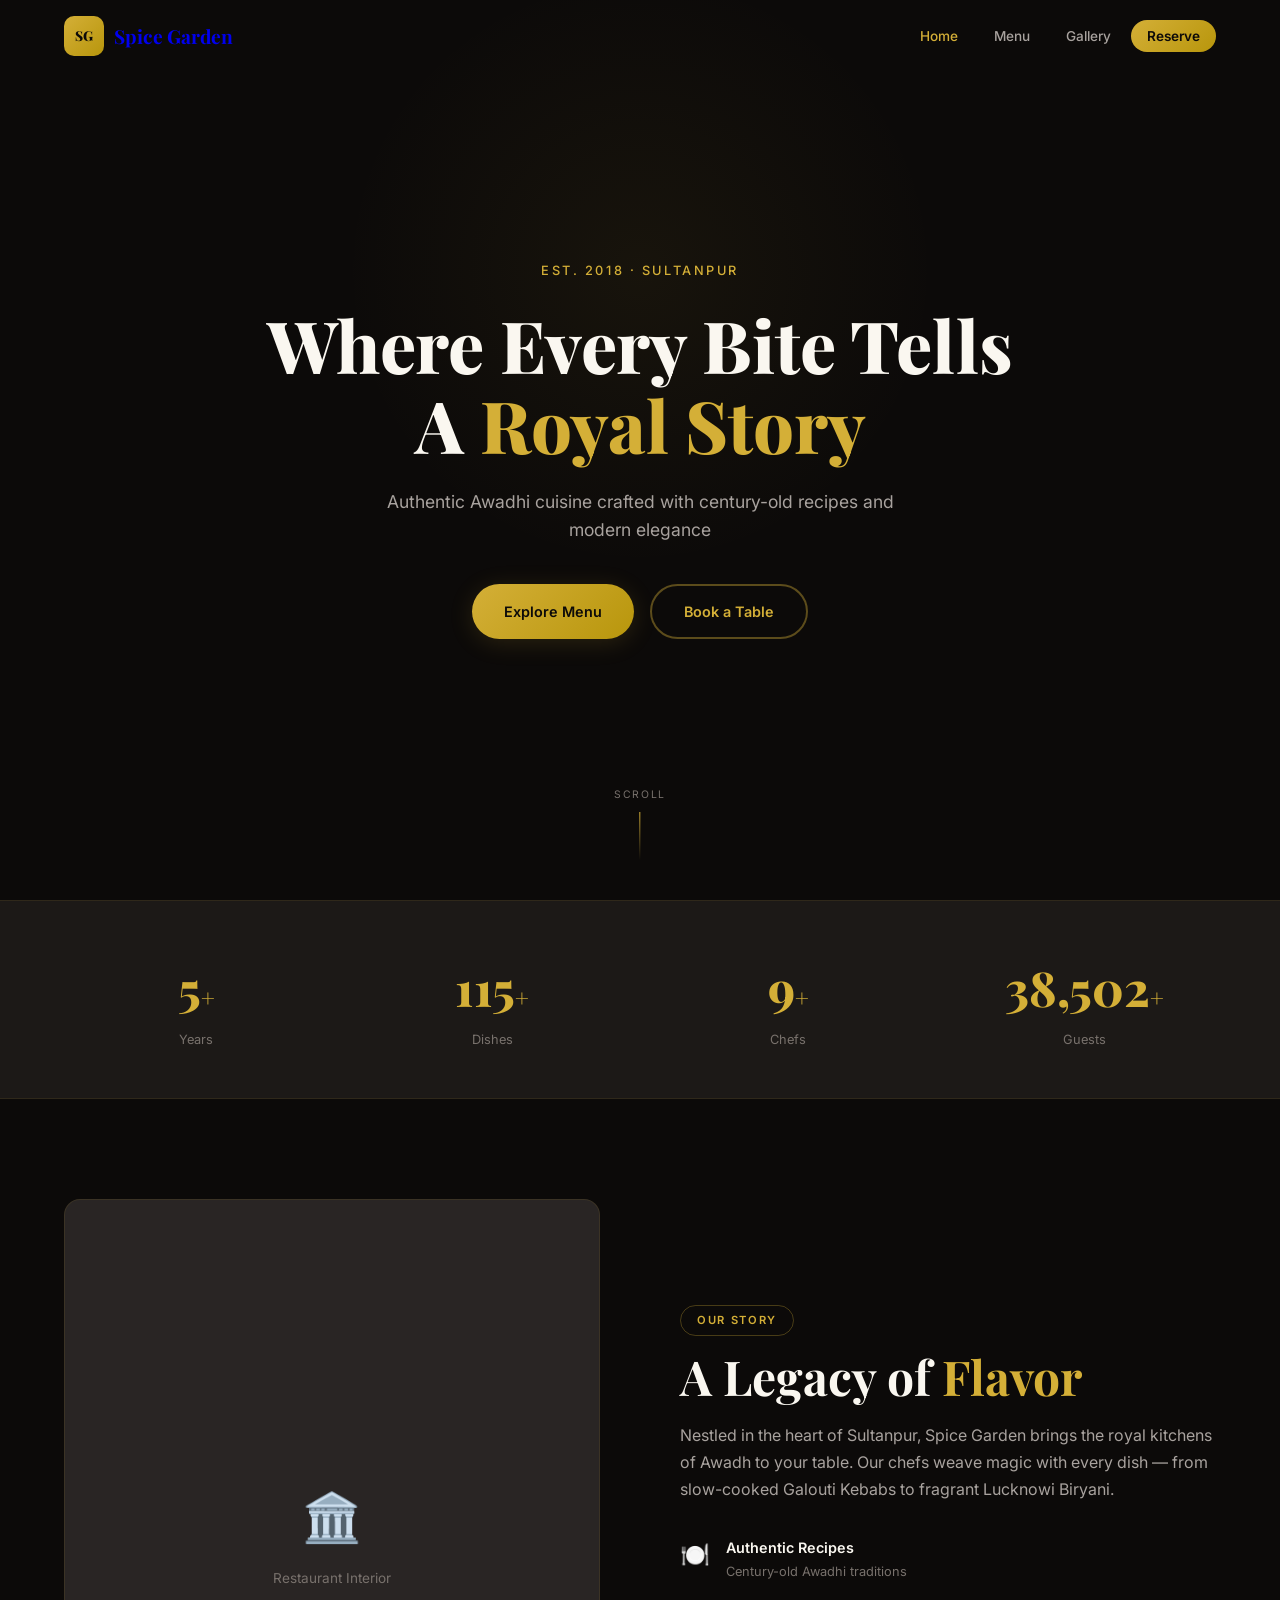
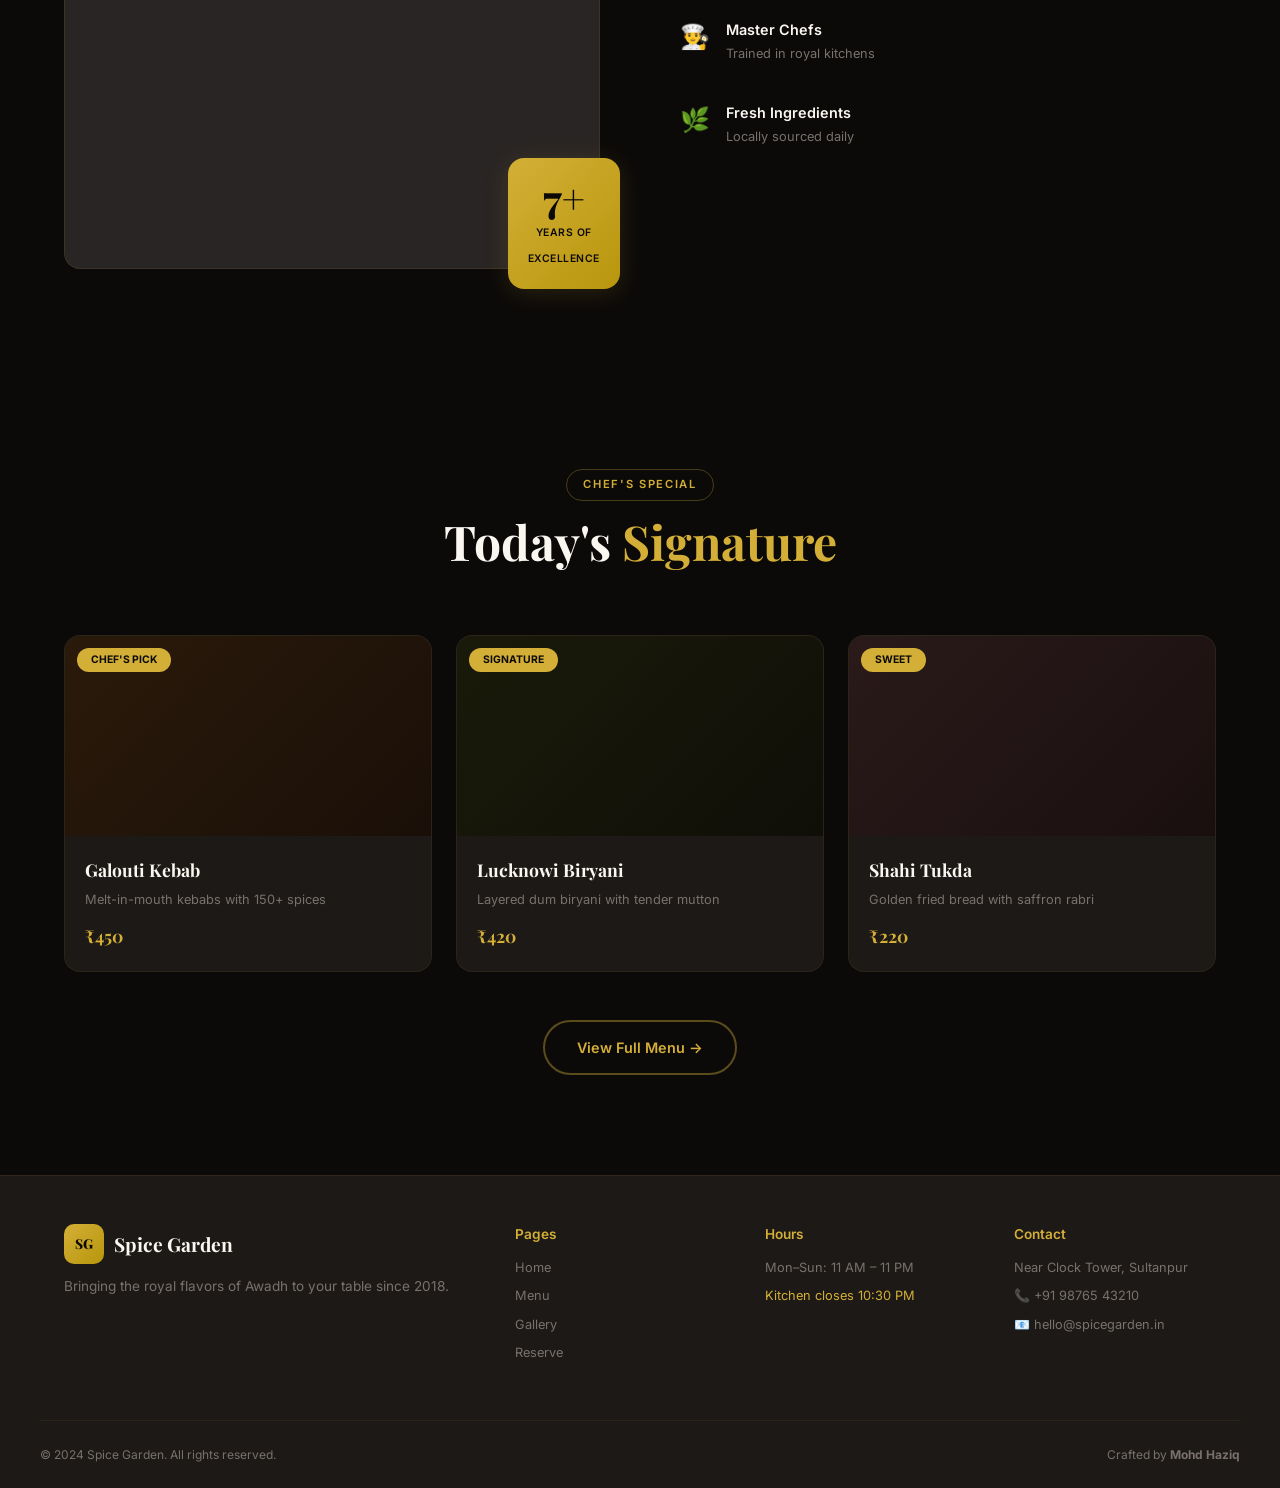
==== index.html @ 8be88bc4 "feat: complete multi-page Spice Garden with gold sidebar - 4 pages: Home, Menu, Gallery, Reservation" ====
<!DOCTYPE html>
<html lang="en">
<head>
  <meta charset="UTF-8" />
  <meta name="viewport" content="width=device-width, initial-scale=1.0" />
  <title>Spice Garden — Royal Awadhi Dining</title>
  <meta name="description" content="Experience the finest Awadhi cuisine at Spice Garden. Royal dining, legendary flavors, unforgettable moments." />
  <link rel="stylesheet" href="css/style.css" />
  <link href="https://fonts.googleapis.com/css2?family=Playfair+Display:wght@400;600;700;800&family=Inter:wght@300;400;500;600;700&display=swap" rel="stylesheet" />
</head>
<body>
  <!-- Sidebar Overlay -->
  <div class="sidebar-overlay" id="sidebarOverlay"></div>
  <!-- Sidebar -->
  <aside class="sidebar" id="sidebar">
    <div class="sidebar-header">
      <div class="sidebar-logo">SG</div>
      <span>Spice Garden</span>
      <button class="sidebar-close" id="sidebarClose" aria-label="Close menu">✕</button>
    </div>
    <nav class="sidebar-nav">
      <a href="index.html" class="sidebar-link active"><span class="s-icon">🏠</span>Home</a>
      <div class="sidebar-divider"></div>
      <a href="pages/menu.html" class="sidebar-link"><span class="s-icon">🍽️</span>Our Menu</a>
      <div class="sidebar-divider"></div>
      <a href="pages/gallery.html" class="sidebar-link"><span class="s-icon">🖼️</span>Gallery</a>
      <div class="sidebar-divider"></div>
      <a href="pages/reservation.html" class="sidebar-link"><span class="s-icon">📅</span>Reservation</a>
    </nav>
    <div class="sidebar-footer">
      <p class="sidebar-hours">🕐 Open Daily 11 AM – 11 PM</p>
      <a href="pages/reservation.html" class="sidebar-cta">Reserve a Table</a>
    </div>
  </aside>

  <!-- Navbar -->
  <nav class="navbar" id="navbar">
    <div class="nav-container">
      <a href="index.html" class="nav-brand"><span class="brand-icon">SG</span><span class="brand-text">Spice Garden</span></a>
      <ul class="nav-links" id="navLinks">
        <li><a href="index.html" class="nav-link active">Home</a></li>
        <li><a href="pages/menu.html" class="nav-link">Menu</a></li>
        <li><a href="pages/gallery.html" class="nav-link">Gallery</a></li>
        <li><a href="pages/reservation.html" class="nav-link nav-cta">Reserve</a></li>
      </ul>
      <button class="hamburger" id="hamburger" aria-label="Open menu">
        <span class="ham-line ham-top"></span>
        <span class="ham-diamond">◆</span>
        <span class="ham-line ham-bottom"></span>
      </button>
    </div>
  </nav>

  <!-- Hero -->
  <section class="hero">
    <div class="hero-bg-pattern"></div>
    <div class="hero-glow"></div>
    <div class="container hero-content">
      <p class="hero-tag" data-reveal>Est. 2018 · Sultanpur</p>
      <h1 class="hero-title" data-reveal data-delay="200">Where Every Bite Tells<br/>A <span class="gold">Royal Story</span></h1>
      <p class="hero-desc" data-reveal data-delay="400">Authentic Awadhi cuisine crafted with century-old recipes and modern elegance</p>
      <div class="hero-actions" data-reveal data-delay="600">
        <a href="pages/menu.html" class="btn btn-primary">Explore Menu</a>
        <a href="pages/reservation.html" class="btn btn-outline">Book a Table</a>
      </div>
    </div>
    <div class="hero-scroll-indicator"><span>Scroll</span><div class="scroll-line"></div></div>
  </section>

  <!-- Stats -->
  <section class="stats-bar">
    <div class="container stats-grid">
      <div class="stat" data-reveal><span class="stat-num" data-count="7">0</span><span class="stat-plus">+</span><span class="stat-label">Years</span></div>
      <div class="stat" data-reveal data-delay="100"><span class="stat-num" data-count="150">0</span><span class="stat-plus">+</span><span class="stat-label">Dishes</span></div>
      <div class="stat" data-reveal data-delay="200"><span class="stat-num" data-count="12">0</span><span class="stat-plus">+</span><span class="stat-label">Chefs</span></div>
      <div class="stat" data-reveal data-delay="300"><span class="stat-num" data-count="50000">0</span><span class="stat-plus">+</span><span class="stat-label">Guests</span></div>
    </div>
  </section>

  <!-- About Preview -->
  <section class="about-preview section">
    <div class="container about-grid">
      <div class="about-visual" data-reveal="left">
        <div class="about-img-placeholder">
          <div class="placeholder-content"><span>🏛️</span><p>Restaurant Interior</p></div>
        </div>
        <div class="about-badge"><span class="badge-num">7+</span><span class="badge-txt">Years of<br/>Excellence</span></div>
      </div>
      <div class="about-content" data-reveal="right">
        <span class="section-tag">Our Story</span>
        <h2 class="section-title">A Legacy of <span class="gold">Flavor</span></h2>
        <p>Nestled in the heart of Sultanpur, Spice Garden brings the royal kitchens of Awadh to your table. Our chefs weave magic with every dish — from slow-cooked Galouti Kebabs to fragrant Lucknowi Biryani.</p>
        <div class="about-features">
          <div class="feature"><span>🍽️</span><div><h4>Authentic Recipes</h4><p>Century-old Awadhi traditions</p></div></div>
          <div class="feature"><span>👨‍🍳</span><div><h4>Master Chefs</h4><p>Trained in royal kitchens</p></div></div>
          <div class="feature"><span>🌿</span><div><h4>Fresh Ingredients</h4><p>Locally sourced daily</p></div></div>
        </div>
      </div>
    </div>
  </section>

  <!-- Featured Dishes -->
  <section class="featured section">
    <div class="container">
      <div class="section-header" data-reveal><span class="section-tag">Chef's Special</span><h2 class="section-title">Today's <span class="gold">Signature</span></h2></div>
      <div class="dish-grid">
        <div class="dish-card" data-reveal>
          <div class="dish-img bg-kebab"><span class="dish-badge">Chef's Pick</span></div>
          <div class="dish-body"><h3>Galouti Kebab</h3><p>Melt-in-mouth kebabs with 150+ spices</p><span class="dish-price">₹450</span></div>
        </div>
        <div class="dish-card" data-reveal data-delay="100">
          <div class="dish-img bg-biryani"><span class="dish-badge">Signature</span></div>
          <div class="dish-body"><h3>Lucknowi Biryani</h3><p>Layered dum biryani with tender mutton</p><span class="dish-price">₹420</span></div>
        </div>
        <div class="dish-card" data-reveal data-delay="200">
          <div class="dish-img bg-dessert"><span class="dish-badge">Sweet</span></div>
          <div class="dish-body"><h3>Shahi Tukda</h3><p>Golden fried bread with saffron rabri</p><span class="dish-price">₹220</span></div>
        </div>
      </div>
      <div class="section-cta" data-reveal><a href="pages/menu.html" class="btn btn-outline">View Full Menu →</a></div>
    </div>
  </section>

  <!-- Footer -->
  <footer class="footer">
    <div class="container footer-grid">
      <div class="footer-brand"><div class="nav-brand"><span class="brand-icon">SG</span><span class="brand-text">Spice Garden</span></div><p>Bringing the royal flavors of Awadh to your table since 2018.</p></div>
      <div class="footer-col"><h4>Pages</h4><a href="index.html">Home</a><a href="pages/menu.html">Menu</a><a href="pages/gallery.html">Gallery</a><a href="pages/reservation.html">Reserve</a></div>
      <div class="footer-col"><h4>Hours</h4><p>Mon–Sun: 11 AM – 11 PM</p><p class="gold-text">Kitchen closes 10:30 PM</p></div>
      <div class="footer-col"><h4>Contact</h4><p>Near Clock Tower, Sultanpur</p><p>📞 +91 98765 43210</p><p>📧 hello@spicegarden.in</p></div>
    </div>
    <div class="container footer-bottom"><p>© 2024 Spice Garden. All rights reserved.</p><p>Crafted by <strong>Mohd Haziq</strong></p></div>
  </footer>

  <button class="back-to-top" id="backToTop" aria-label="Back to top">↑</button>
  <script src="js/main.js"></script>
</body>
</html>
---- css/style.css ----
/* Spice Garden — Royal Awadhi Restaurant | Gold & Black Luxury */
*,*::before,*::after{margin:0;padding:0;box-sizing:border-box}
:root{--gold:#d4af37;--gold-light:#f0d878;--gold-dark:#b8960c;--black:#0c0a09;--black-l:#1c1917;--black-m:#292524;--cream:#faf7f0;--txt:#faf7f0;--txt2:#a8a29e;--txt3:#78716c;--ff:'Playfair Display',Georgia,serif;--fb:'Inter',system-ui,sans-serif;--tr:0.3s cubic-bezier(0.4,0,0.2,1)}
html{scroll-behavior:smooth}
body{font-family:var(--fb);background:var(--black);color:var(--txt);line-height:1.6;overflow-x:hidden}
.gold{color:var(--gold)}
.container{max-width:1200px;margin:0 auto;padding:0 24px}
.section{padding:100px 0}
.section-header{text-align:center;margin-bottom:64px}
.section-tag{display:inline-block;font-size:.7rem;font-weight:600;letter-spacing:.15em;text-transform:uppercase;color:var(--gold);margin-bottom:12px;padding:6px 16px;border:1px solid rgba(212,175,55,.3);border-radius:100px}
.section-title{font-family:var(--ff);font-size:clamp(2rem,4vw,3rem);font-weight:700;line-height:1.2;margin-bottom:16px}
.section-cta{text-align:center;margin-top:48px}

/* Buttons */
.btn{display:inline-flex;align-items:center;justify-content:center;gap:8px;padding:14px 32px;border-radius:100px;font-family:var(--fb);font-size:.9rem;font-weight:600;cursor:pointer;transition:var(--tr);text-decoration:none;border:none}
.btn-primary{background:linear-gradient(135deg,var(--gold),var(--gold-dark));color:var(--black);box-shadow:0 4px 24px rgba(212,175,55,.15)}
.btn-primary:hover{transform:translateY(-2px);box-shadow:0 8px 32px rgba(212,175,55,.3)}
.btn-outline{background:transparent;color:var(--gold);border:2px solid rgba(212,175,55,.4)}
.btn-outline:hover{background:rgba(212,175,55,.1);border-color:var(--gold)}
.btn-full{width:100%}

/* ── SIDEBAR (Gold Ornamental) ── */
.sidebar-overlay{position:fixed;inset:0;background:rgba(0,0,0,0);z-index:40;transition:background .35s ease;pointer-events:none}
.sidebar-overlay.active{background:rgba(12,10,9,.6);backdrop-filter:blur(4px);pointer-events:auto}
.sidebar{position:fixed;top:0;left:-320px;width:300px;max-width:85vw;height:100vh;background:linear-gradient(180deg,#1c1917 0%,#0c0a09 100%);z-index:50;transition:left .45s cubic-bezier(.4,0,.2,1);display:flex;flex-direction:column;border-right:1px solid rgba(212,175,55,.12)}
.sidebar.open{left:0}
.sidebar-header{display:flex;align-items:center;gap:12px;padding:20px 24px;border-bottom:1px solid rgba(212,175,55,.1)}
.sidebar-logo{width:40px;height:40px;background:linear-gradient(135deg,var(--gold),var(--gold-dark));border-radius:10px;display:flex;align-items:center;justify-content:center;font-family:var(--ff);font-weight:800;font-size:.85rem;color:var(--black)}
.sidebar-header span{font-family:var(--ff);font-weight:700;font-size:1.1rem}
.sidebar-close{margin-left:auto;background:none;border:none;color:var(--gold);font-size:1.25rem;cursor:pointer;padding:8px;transition:var(--tr)}
.sidebar-close:hover{transform:rotate(90deg)}
.sidebar-nav{flex:1;padding:24px 0;overflow-y:auto}
.sidebar-link{display:flex;align-items:center;gap:14px;padding:14px 28px;font-size:.9rem;font-weight:500;color:var(--txt2);text-decoration:none;transition:var(--tr)}
.sidebar-link:hover,.sidebar-link.active{color:var(--gold);background:rgba(212,175,55,.05)}
.sidebar-link.active{border-left:3px solid var(--gold)}
.s-icon{font-size:1.1rem;width:24px;text-align:center}
.sidebar-divider{height:1px;background:linear-gradient(90deg,transparent,rgba(212,175,55,.15),transparent);margin:4px 28px}
.sidebar-footer{padding:20px 24px;border-top:1px solid rgba(212,175,55,.1)}
.sidebar-hours{font-size:.75rem;color:var(--txt3);margin-bottom:12px;text-align:center}
.sidebar-cta{display:block;text-align:center;padding:12px;border-radius:100px;background:linear-gradient(135deg,var(--gold),var(--gold-dark));color:var(--black);font-weight:700;font-size:.85rem;text-decoration:none;transition:var(--tr)}
.sidebar-cta:hover{box-shadow:0 4px 16px rgba(212,175,55,.3)}

/* ── HAMBURGER (Diamond Morph) ── */
.hamburger{display:none;flex-direction:column;align-items:center;justify-content:center;gap:4px;background:none;border:none;cursor:pointer;padding:8px;width:40px;height:40px}
.ham-line{width:24px;height:2px;background:var(--gold);border-radius:2px;transition:var(--tr);transform-origin:center}
.ham-diamond{color:var(--gold);font-size:.5rem;transition:var(--tr);opacity:1;transform:scale(1)}
.hamburger.open .ham-top{transform:rotate(45deg) translate(4px,4px)}
.hamburger.open .ham-bottom{transform:rotate(-45deg) translate(4px,-4px)}
.hamburger.open .ham-diamond{transform:scale(0);opacity:0}

/* ── Navbar ── */
.navbar{position:fixed;top:0;width:100%;z-index:30;padding:16px 0;transition:var(--tr)}
.navbar.scrolled{background:rgba(12,10,9,.92);backdrop-filter:blur(20px);padding:10px 0;border-bottom:1px solid rgba(212,175,55,.1)}
.nav-container{max-width:1200px;margin:0 auto;padding:0 24px;display:flex;align-items:center;justify-content:space-between}
.nav-brand{display:flex;align-items:center;gap:10px;text-decoration:none}
.brand-icon{width:40px;height:40px;background:linear-gradient(135deg,var(--gold),var(--gold-dark));border-radius:10px;display:flex;align-items:center;justify-content:center;font-family:var(--ff);font-weight:800;font-size:.85rem;color:var(--black)}
.brand-text{font-family:var(--ff);font-weight:700;font-size:1.2rem}
.nav-links{display:flex;align-items:center;gap:4px;list-style:none}
.nav-link{padding:8px 16px;border-radius:100px;font-size:.85rem;font-weight:500;color:var(--txt2);text-decoration:none;transition:var(--tr)}
.nav-link:hover,.nav-link.active{color:var(--gold)}
.nav-cta{background:linear-gradient(135deg,var(--gold),var(--gold-dark))!important;color:var(--black)!important;font-weight:600}

/* ── Hero ── */
.hero{min-height:100vh;display:flex;align-items:center;justify-content:center;position:relative;overflow:hidden;text-align:center}
.hero-bg-pattern{position:absolute;inset:0;background-image:url("data:image/svg+xml,%3Csvg width='60' height='60' xmlns='http://www.w3.org/2000/svg'%3E%3Cg fill='%23d4af37' fill-opacity='.03'%3E%3Cpath d='M36 34v-4h-2v4h-4v2h4v4h2v-4h4v-2h-4zm0-30V0h-2v4h-4v2h4v4h2V6h4V4h-4zM6 34v-4H4v4H0v2h4v4h2v-4h4v-2H6zM6 4V0H4v4H0v2h4v4h2V6h4V4H6z'/%3E%3C/g%3E%3C/g%3E%3C/svg%3E")}
.hero-glow{position:absolute;top:30%;left:50%;transform:translate(-50%,-50%);width:600px;height:600px;background:radial-gradient(circle,rgba(212,175,55,.06) 0%,transparent 70%);pointer-events:none}
.hero-content{position:relative;z-index:2;padding:0 24px;max-width:800px}
.hero-tag{font-size:.8rem;font-weight:500;letter-spacing:.2em;text-transform:uppercase;color:var(--gold);margin-bottom:24px}
.hero-title{font-family:var(--ff);font-size:clamp(2.5rem,6vw,4.5rem);font-weight:800;line-height:1.1;margin-bottom:24px}
.hero-desc{font-size:1.1rem;color:var(--txt2);max-width:540px;margin:0 auto 40px}
.hero-actions{display:flex;gap:16px;justify-content:center;flex-wrap:wrap}
.hero-scroll-indicator{position:absolute;bottom:40px;left:50%;transform:translateX(-50%);display:flex;flex-direction:column;align-items:center;gap:8px}
.hero-scroll-indicator span{font-size:.65rem;letter-spacing:.15em;text-transform:uppercase;color:var(--txt3)}
.scroll-line{width:1px;height:48px;background:linear-gradient(to bottom,var(--gold),transparent);animation:scrollPulse 2s ease infinite}
@keyframes scrollPulse{0%,100%{opacity:.3}50%{opacity:1}}

/* ── Stats ── */
.stats-bar{padding:48px 0;background:var(--black-l);border-top:1px solid rgba(212,175,55,.1);border-bottom:1px solid rgba(212,175,55,.1)}
.stats-grid{display:grid;grid-template-columns:repeat(4,1fr);gap:32px;text-align:center}
.stat-num{font-family:var(--ff);font-size:clamp(2rem,4vw,3rem);font-weight:800;color:var(--gold)}
.stat-plus{font-family:var(--ff);font-size:1.5rem;font-weight:700;color:var(--gold)}
.stat-label{display:block;font-size:.8rem;color:var(--txt3);margin-top:4px}

/* ── About ── */
.about-grid{display:grid;grid-template-columns:1fr 1fr;gap:80px;align-items:center}
.about-img-placeholder{aspect-ratio:4/5;background:var(--black-m);border-radius:16px;display:flex;align-items:center;justify-content:center;border:1px solid rgba(212,175,55,.1)}
.placeholder-content{text-align:center;color:var(--txt3);font-size:.85rem}
.placeholder-content span{font-size:3rem;display:block;margin-bottom:12px}
.about-badge{position:absolute;bottom:-20px;right:-20px;background:linear-gradient(135deg,var(--gold),var(--gold-dark));color:var(--black);padding:20px;border-radius:16px;text-align:center;box-shadow:0 4px 24px rgba(212,175,55,.15)}
.badge-num{font-family:var(--ff);font-size:2.5rem;font-weight:800;display:block;line-height:1}
.badge-txt{font-size:.65rem;font-weight:600;text-transform:uppercase;letter-spacing:.05em}
.about-visual{position:relative}
.about-content p{color:var(--txt2);margin-bottom:16px;line-height:1.7}
.about-features{display:flex;flex-direction:column;gap:20px;margin-top:32px}
.feature{display:flex;gap:16px;align-items:flex-start}
.feature>span{font-size:1.5rem;flex-shrink:0}
.feature h4{font-size:.9rem;font-weight:600;margin-bottom:2px}
.feature p{font-size:.8rem;color:var(--txt3)}

/* ── Featured Dishes ── */
.dish-grid{display:grid;grid-template-columns:repeat(3,1fr);gap:24px}
.dish-card{background:var(--black-l);border-radius:16px;overflow:hidden;border:1px solid rgba(212,175,55,.08);transition:var(--tr)}
.dish-card:hover{transform:translateY(-6px);border-color:rgba(212,175,55,.2);box-shadow:0 12px 40px rgba(0,0,0,.4)}
.dish-img{height:200px;position:relative;display:flex;align-items:center;justify-content:center;font-size:.85rem;color:var(--txt3)}
.bg-kebab{background:linear-gradient(135deg,#2a1a0a,#1a0f08)}
.bg-biryani{background:linear-gradient(135deg,#1a1a0a,#0f0f08)}
.bg-dessert{background:linear-gradient(135deg,#2a1a1a,#1a0f0f)}
.dish-badge{position:absolute;top:12px;left:12px;padding:4px 14px;background:var(--gold);color:var(--black);border-radius:100px;font-size:.65rem;font-weight:700;text-transform:uppercase}
.dish-body{padding:20px}
.dish-body h3{font-family:var(--ff);font-size:1.1rem;margin-bottom:6px}
.dish-body p{font-size:.8rem;color:var(--txt3);margin-bottom:12px}
.dish-price{font-family:var(--ff);font-weight:700;color:var(--gold);font-size:1.1rem}

/* ── Page Hero ── */
.page-hero{padding:140px 0 60px;text-align:center;background:linear-gradient(180deg,rgba(212,175,55,.04) 0%,transparent 100%)}
.page-title{font-family:var(--ff);font-size:clamp(2rem,4vw,3rem);font-weight:700;margin-bottom:16px}
.page-desc{color:var(--txt2);max-width:540px;margin:0 auto}

/* ── Menu Page ── */
.menu-filters{display:flex;justify-content:center;gap:12px;margin-bottom:48px;flex-wrap:wrap}
.filter-btn{padding:10px 24px;border-radius:100px;font-family:var(--fb);font-size:.85rem;font-weight:500;cursor:pointer;border:1px solid rgba(212,175,55,.2);background:transparent;color:var(--txt2);transition:var(--tr)}
.filter-btn:hover{border-color:var(--gold);color:var(--gold)}
.filter-btn.active{background:var(--gold);color:var(--black);border-color:var(--gold)}
.menu-grid{display:grid;grid-template-columns:repeat(3,1fr);gap:24px}
.menu-card{background:var(--black-l);border-radius:16px;overflow:hidden;border:1px solid rgba(212,175,55,.08);transition:all .4s ease}
.menu-card:hover{transform:translateY(-4px);border-color:rgba(212,175,55,.2)}
.menu-card.hidden{display:none;opacity:0;transform:scale(.95)}
.menu-img{height:180px;position:relative;display:flex;align-items:center;justify-content:center}
.veg-bg{background:linear-gradient(135deg,#1a3a1a,#0d1f0d)}
.nonveg-bg{background:linear-gradient(135deg,#3a1a1a,#1f0d0d)}
.dessert-bg{background:linear-gradient(135deg,#3a2a1a,#1f160d)}
.menu-type{position:absolute;top:12px;left:12px;padding:4px 12px;border-radius:100px;font-size:.65rem;font-weight:700;text-transform:uppercase}
.menu-type.veg{background:#16a34a;color:#fff}
.menu-type.nonveg{background:#dc2626;color:#fff}
.menu-type.dessert{background:#d97706;color:#fff}
.menu-body{padding:20px}
.menu-header{display:flex;justify-content:space-between;align-items:flex-start;margin-bottom:8px}
.menu-header h3{font-family:var(--ff);font-size:1rem;font-weight:600}
.menu-price{font-family:var(--ff);font-weight:700;color:var(--gold);white-space:nowrap}
.menu-body>p{font-size:.8rem;color:var(--txt3);line-height:1.5}

/* ── Gallery ── */
.gallery-grid{display:grid;grid-template-columns:repeat(4,1fr);gap:16px}
.gallery-item{border-radius:12px;overflow:hidden;aspect-ratio:1;cursor:pointer;transition:var(--tr);border:1px solid rgba(212,175,55,.05)}
.gallery-item.large{grid-column:span 2;grid-row:span 2;aspect-ratio:auto}
.gallery-item:hover{transform:scale(1.02);border-color:rgba(212,175,55,.2)}
.gallery-placeholder{width:100%;height:100%;background:var(--black-m);display:flex;align-items:center;justify-content:center;color:var(--txt3);font-size:.85rem}

/* ── Reservation ── */
.res-grid{display:grid;grid-template-columns:1fr 1fr;gap:64px;align-items:start}
.res-info h2{font-family:var(--ff);font-size:1.5rem;margin-bottom:24px}
.res-cards{display:flex;flex-direction:column;gap:12px;margin-bottom:20px}
.res-card{display:flex;align-items:center;gap:16px;padding:16px;background:var(--black-l);border-radius:12px;border:1px solid rgba(212,175,55,.08)}
.res-card>span{font-size:1.5rem}
.res-card strong{display:block;font-size:.85rem;margin-bottom:2px}
.res-card p{font-size:.8rem;color:var(--txt3)}
.res-note{font-size:.8rem;color:var(--txt3);font-style:italic}
.res-form{background:var(--black-l);padding:40px;border-radius:20px;border:1px solid rgba(212,175,55,.1)}
.form-row{display:grid;grid-template-columns:1fr 1fr;gap:16px;margin-bottom:16px}
.form-group{margin-bottom:16px}
.form-group label{display:block;font-size:.8rem;font-weight:500;margin-bottom:6px;color:var(--txt2)}
.form-group input,.form-group select,.form-group textarea{width:100%;padding:12px 16px;border-radius:10px;border:1px solid rgba(212,175,55,.15);background:var(--black-m);color:var(--txt);font-family:var(--fb);font-size:.85rem;transition:var(--tr);outline:none}
.form-group input:focus,.form-group select:focus,.form-group textarea:focus{border-color:var(--gold);box-shadow:0 0 0 3px rgba(212,175,55,.1)}
.form-group textarea{resize:vertical;min-height:80px}

/* ── Footer ── */
.footer{background:var(--black-l);border-top:1px solid rgba(212,175,55,.1);padding:48px 0 0}
.footer-grid{display:grid;grid-template-columns:2fr 1fr 1fr 1fr;gap:48px;margin-bottom:48px}
.footer-brand p{margin-top:12px;font-size:.85rem;color:var(--txt3);line-height:1.6}
.footer-col h4{font-size:.85rem;font-weight:600;margin-bottom:12px;color:var(--gold)}
.footer-col a,.footer-col p{display:block;font-size:.8rem;color:var(--txt3);text-decoration:none;margin-bottom:8px;transition:var(--tr)}
.footer-col a:hover{color:var(--gold)}
.gold-text{color:var(--gold)!important}
.footer-bottom{display:flex;justify-content:space-between;align-items:center;padding:24px 0;border-top:1px solid rgba(212,175,55,.08);font-size:.75rem;color:var(--txt3)}

/* ── Back to Top ── */
.back-to-top{position:fixed;bottom:32px;right:32px;width:48px;height:48px;border-radius:50%;background:var(--gold);color:var(--black);border:none;font-size:1.25rem;cursor:pointer;opacity:0;visibility:hidden;transition:var(--tr);box-shadow:0 4px 24px rgba(212,175,55,.15);z-index:99}
.back-to-top.visible{opacity:1;visibility:visible}
.back-to-top:hover{transform:translateY(-4px)}

/* ── Toast ── */
.toast{position:fixed;bottom:32px;left:50%;transform:translateX(-50%) translateY(100px);padding:16px 32px;border-radius:12px;background:var(--gold);color:var(--black);font-weight:600;font-size:.85rem;z-index:9999;opacity:0;transition:transform .4s cubic-bezier(.4,0,.2,1),opacity .4s ease}
.toast.show{transform:translateX(-50%) translateY(0);opacity:1}

/* ── Scroll Reveal ── */
[data-reveal]{opacity:0;transform:translateY(30px);transition:opacity .7s ease,transform .7s ease}
[data-reveal="left"]{transform:translateX(-40px)}
[data-reveal="right"]{transform:translateX(40px)}
[data-reveal].revealed{opacity:1;transform:translate(0,0)}

/* ── Responsive ── */
@media(max-width:1024px){.about-grid,.res-grid{grid-template-columns:1fr;gap:48px}.footer-grid{grid-template-columns:1fr 1fr}}
@media(max-width:768px){
  .nav-links{display:none}
  .hamburger{display:flex}
  .stats-grid{grid-template-columns:repeat(2,1fr);gap:20px}
  .dish-grid,.menu-grid{grid-template-columns:1fr 1fr}
  .gallery-grid{grid-template-columns:repeat(2,1fr)}
  .gallery-item.large{grid-column:span 2}
  .form-row{grid-template-columns:1fr}
  .footer-grid{grid-template-columns:1fr}
  .footer-bottom{flex-direction:column;gap:8px;text-align:center}
  .hero-scroll-indicator{display:none}
}
@media(max-width:480px){.section{padding:64px 0}.dish-grid,.menu-grid{grid-template-columns:1fr}.hero-actions{flex-direction:column;align-items:center}.hero-actions .btn{width:100%}}
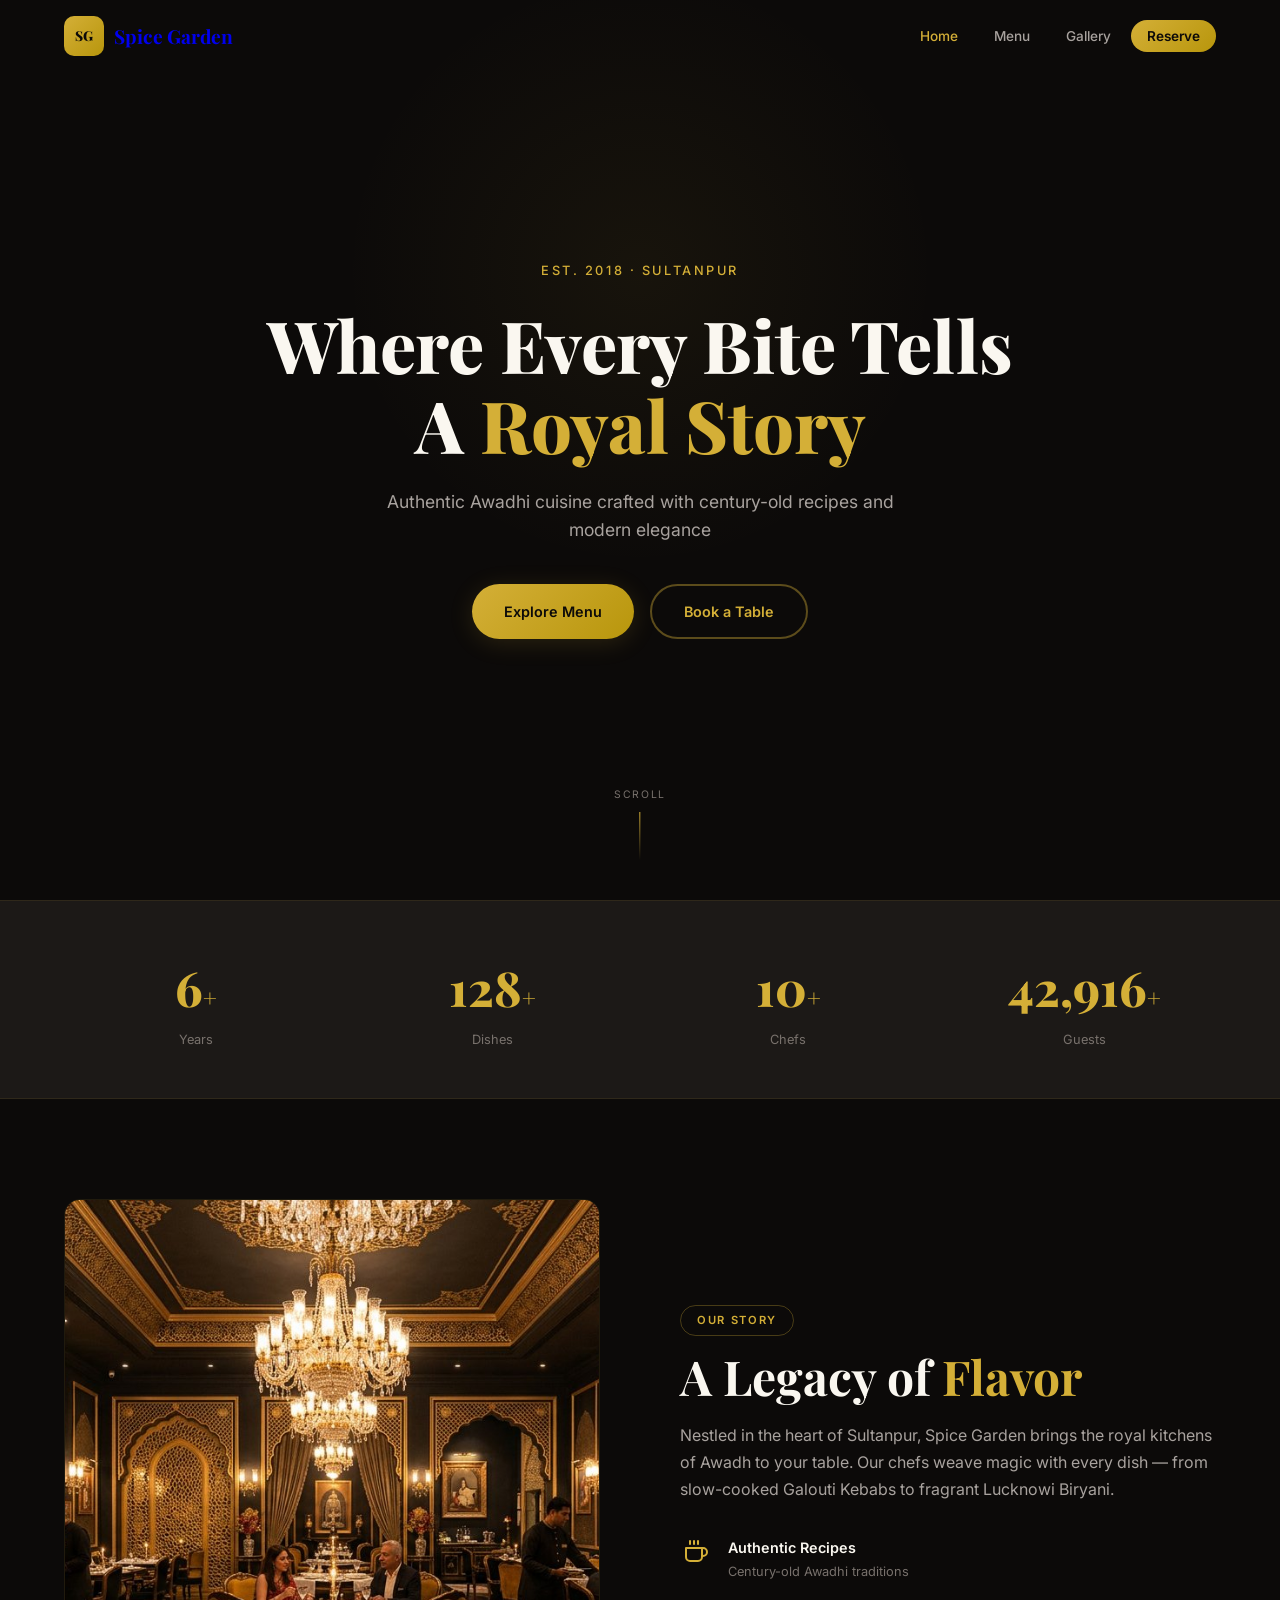
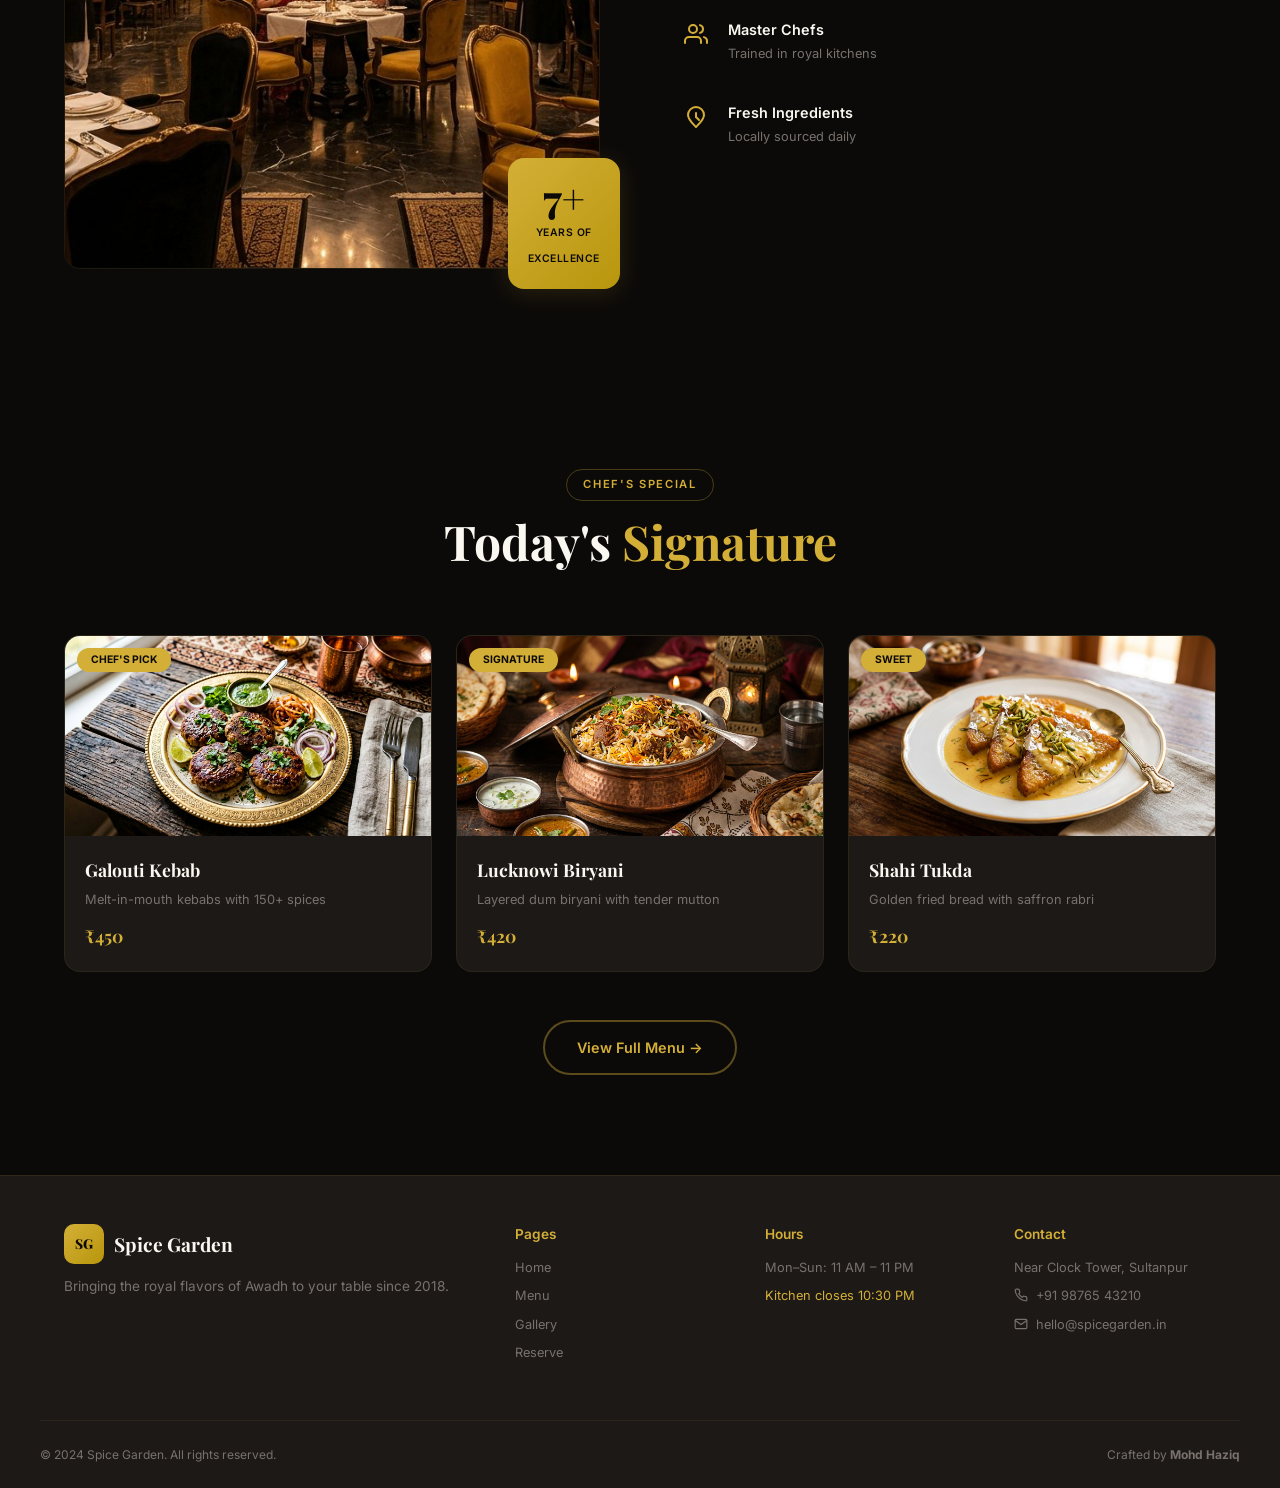
==== commit 88876044: "Replace all emojis with SVG icons + add AI-generated images" ====
--- a/index.html
+++ b/index.html
@@ -19,16 +19,16 @@
       <button class="sidebar-close" id="sidebarClose" aria-label="Close menu">✕</button>
     </div>
     <nav class="sidebar-nav">
-      <a href="index.html" class="sidebar-link active"><span class="s-icon">🏠</span>Home</a>
+      <a href="index.html" class="sidebar-link active"><span class="s-icon"><svg width="20" height="20" viewBox="0 0 24 24" fill="none" stroke="currentColor" stroke-width="2" stroke-linecap="round" stroke-linejoin="round"><path d="M3 9l9-7 9 7v11a2 2 0 0 1-2 2H5a2 2 0 0 1-2-2z"/><polyline points="9 22 9 12 15 12 15 22"/></svg></span>Home</a>
       <div class="sidebar-divider"></div>
-      <a href="pages/menu.html" class="sidebar-link"><span class="s-icon">🍽️</span>Our Menu</a>
+      <a href="pages/menu.html" class="sidebar-link"><span class="s-icon"><svg width="20" height="20" viewBox="0 0 24 24" fill="none" stroke="currentColor" stroke-width="2" stroke-linecap="round" stroke-linejoin="round"><path d="M18 8h1a4 4 0 0 1 0 8h-1"/><path d="M2 8h16v9a4 4 0 0 1-4 4H6a4 4 0 0 1-4-4V8z"/><line x1="6" y1="1" x2="6" y2="4"/><line x1="10" y1="1" x2="10" y2="4"/><line x1="14" y1="1" x2="14" y2="4"/></svg></span>Our Menu</a>
       <div class="sidebar-divider"></div>
-      <a href="pages/gallery.html" class="sidebar-link"><span class="s-icon">🖼️</span>Gallery</a>
+      <a href="pages/gallery.html" class="sidebar-link"><span class="s-icon"><svg width="20" height="20" viewBox="0 0 24 24" fill="none" stroke="currentColor" stroke-width="2" stroke-linecap="round" stroke-linejoin="round"><rect x="3" y="3" width="18" height="18" rx="2" ry="2"/><circle cx="8.5" cy="8.5" r="1.5"/><polyline points="21 15 16 10 5 21"/></svg></span>Gallery</a>
       <div class="sidebar-divider"></div>
-      <a href="pages/reservation.html" class="sidebar-link"><span class="s-icon">📅</span>Reservation</a>
+      <a href="pages/reservation.html" class="sidebar-link"><span class="s-icon"><svg width="20" height="20" viewBox="0 0 24 24" fill="none" stroke="currentColor" stroke-width="2" stroke-linecap="round" stroke-linejoin="round"><rect x="3" y="4" width="18" height="18" rx="2" ry="2"/><line x1="16" y1="2" x2="16" y2="6"/><line x1="8" y1="2" x2="8" y2="6"/><line x1="3" y1="10" x2="21" y2="10"/></svg></span>Reservation</a>
     </nav>
     <div class="sidebar-footer">
-      <p class="sidebar-hours">🕐 Open Daily 11 AM – 11 PM</p>
+      <p class="sidebar-hours"><svg width="14" height="14" viewBox="0 0 24 24" fill="none" stroke="currentColor" stroke-width="2" stroke-linecap="round" stroke-linejoin="round" style="vertical-align:-2px;margin-right:4px"><circle cx="12" cy="12" r="10"/><polyline points="12 6 12 12 16 14"/></svg> Open Daily 11 AM – 11 PM</p>
       <a href="pages/reservation.html" class="sidebar-cta">Reserve a Table</a>
     </div>
   </aside>
@@ -81,8 +81,8 @@
   <section class="about-preview section">
     <div class="container about-grid">
       <div class="about-visual" data-reveal="left">
-        <div class="about-img-placeholder">
-          <div class="placeholder-content"><span>🏛️</span><p>Restaurant Interior</p></div>
+        <div class="about-img-wrap">
+          <img src="images/interior.jpg" alt="Spice Garden Restaurant Interior" class="about-img" />
         </div>
         <div class="about-badge"><span class="badge-num">7+</span><span class="badge-txt">Years of<br/>Excellence</span></div>
       </div>
@@ -91,9 +91,9 @@
         <h2 class="section-title">A Legacy of <span class="gold">Flavor</span></h2>
         <p>Nestled in the heart of Sultanpur, Spice Garden brings the royal kitchens of Awadh to your table. Our chefs weave magic with every dish — from slow-cooked Galouti Kebabs to fragrant Lucknowi Biryani.</p>
         <div class="about-features">
-          <div class="feature"><span>🍽️</span><div><h4>Authentic Recipes</h4><p>Century-old Awadhi traditions</p></div></div>
-          <div class="feature"><span>👨‍🍳</span><div><h4>Master Chefs</h4><p>Trained in royal kitchens</p></div></div>
-          <div class="feature"><span>🌿</span><div><h4>Fresh Ingredients</h4><p>Locally sourced daily</p></div></div>
+          <div class="feature"><span class="feat-icon"><svg width="24" height="24" viewBox="0 0 24 24" fill="none" stroke="var(--gold)" stroke-width="2" stroke-linecap="round" stroke-linejoin="round"><path d="M18 8h1a4 4 0 0 1 0 8h-1"/><path d="M2 8h16v9a4 4 0 0 1-4 4H6a4 4 0 0 1-4-4V8z"/><line x1="6" y1="1" x2="6" y2="4"/><line x1="10" y1="1" x2="10" y2="4"/><line x1="14" y1="1" x2="14" y2="4"/></svg></span><div><h4>Authentic Recipes</h4><p>Century-old Awadhi traditions</p></div></div>
+          <div class="feature"><span class="feat-icon"><svg width="24" height="24" viewBox="0 0 24 24" fill="none" stroke="var(--gold)" stroke-width="2" stroke-linecap="round" stroke-linejoin="round"><path d="M17 21v-2a4 4 0 0 0-4-4H5a4 4 0 0 0-4 4v2"/><circle cx="9" cy="7" r="4"/><path d="M23 21v-2a4 4 0 0 0-3-3.87"/><path d="M16 3.13a4 4 0 0 1 0 7.75"/></svg></span><div><h4>Master Chefs</h4><p>Trained in royal kitchens</p></div></div>
+          <div class="feature"><span class="feat-icon"><svg width="24" height="24" viewBox="0 0 24 24" fill="none" stroke="var(--gold)" stroke-width="2" stroke-linecap="round" stroke-linejoin="round"><path d="M12 22c4-4 8-7.5 8-12a8 8 0 1 0-16 0c0 4.5 4 8 8 12z"/><path d="M12 12V8"/><path d="M12 12l3 3"/></svg></span><div><h4>Fresh Ingredients</h4><p>Locally sourced daily</p></div></div>
         </div>
       </div>
     </div>
@@ -105,15 +105,15 @@
       <div class="section-header" data-reveal><span class="section-tag">Chef's Special</span><h2 class="section-title">Today's <span class="gold">Signature</span></h2></div>
       <div class="dish-grid">
         <div class="dish-card" data-reveal>
-          <div class="dish-img bg-kebab"><span class="dish-badge">Chef's Pick</span></div>
+          <div class="dish-img-wrap"><img src="images/galouti-kebab.jpg" alt="Galouti Kebab" class="dish-photo" /><span class="dish-badge">Chef's Pick</span></div>
           <div class="dish-body"><h3>Galouti Kebab</h3><p>Melt-in-mouth kebabs with 150+ spices</p><span class="dish-price">₹450</span></div>
         </div>
         <div class="dish-card" data-reveal data-delay="100">
-          <div class="dish-img bg-biryani"><span class="dish-badge">Signature</span></div>
+          <div class="dish-img-wrap"><img src="images/lucknowi-biryani.jpg" alt="Lucknowi Biryani" class="dish-photo" /><span class="dish-badge">Signature</span></div>
           <div class="dish-body"><h3>Lucknowi Biryani</h3><p>Layered dum biryani with tender mutton</p><span class="dish-price">₹420</span></div>
         </div>
         <div class="dish-card" data-reveal data-delay="200">
-          <div class="dish-img bg-dessert"><span class="dish-badge">Sweet</span></div>
+          <div class="dish-img-wrap"><img src="images/shahi-tukda.jpg" alt="Shahi Tukda" class="dish-photo" /><span class="dish-badge">Sweet</span></div>
           <div class="dish-body"><h3>Shahi Tukda</h3><p>Golden fried bread with saffron rabri</p><span class="dish-price">₹220</span></div>
         </div>
       </div>
@@ -127,7 +127,7 @@
       <div class="footer-brand"><div class="nav-brand"><span class="brand-icon">SG</span><span class="brand-text">Spice Garden</span></div><p>Bringing the royal flavors of Awadh to your table since 2018.</p></div>
       <div class="footer-col"><h4>Pages</h4><a href="index.html">Home</a><a href="pages/menu.html">Menu</a><a href="pages/gallery.html">Gallery</a><a href="pages/reservation.html">Reserve</a></div>
       <div class="footer-col"><h4>Hours</h4><p>Mon–Sun: 11 AM – 11 PM</p><p class="gold-text">Kitchen closes 10:30 PM</p></div>
-      <div class="footer-col"><h4>Contact</h4><p>Near Clock Tower, Sultanpur</p><p>📞 +91 98765 43210</p><p>📧 hello@spicegarden.in</p></div>
+      <div class="footer-col"><h4>Contact</h4><p>Near Clock Tower, Sultanpur</p><p><svg width="14" height="14" viewBox="0 0 24 24" fill="none" stroke="currentColor" stroke-width="2" stroke-linecap="round" stroke-linejoin="round" style="vertical-align:-2px;margin-right:4px"><path d="M22 16.92v3a2 2 0 0 1-2.18 2 19.79 19.79 0 0 1-8.63-3.07 19.5 19.5 0 0 1-6-6 19.79 19.79 0 0 1-3.07-8.67A2 2 0 0 1 4.11 2h3a2 2 0 0 1 2 1.72c.127.96.361 1.903.7 2.81a2 2 0 0 1-.45 2.11L8.09 9.91a16 16 0 0 0 6 6l1.27-1.27a2 2 0 0 1 2.11-.45c.907.339 1.85.573 2.81.7A2 2 0 0 1 22 16.92z"/></svg> +91 98765 43210</p><p><svg width="14" height="14" viewBox="0 0 24 24" fill="none" stroke="currentColor" stroke-width="2" stroke-linecap="round" stroke-linejoin="round" style="vertical-align:-2px;margin-right:4px"><path d="M4 4h16c1.1 0 2 .9 2 2v12c0 1.1-.9 2-2 2H4c-1.1 0-2-.9-2-2V6c0-1.1.9-2 2-2z"/><polyline points="22,6 12,13 2,6"/></svg> hello@spicegarden.in</p></div>
     </div>
     <div class="container footer-bottom"><p>© 2024 Spice Garden. All rights reserved.</p><p>Crafted by <strong>Mohd Haziq</strong></p></div>
   </footer>
@@ -135,4 +135,4 @@
   <button class="back-to-top" id="backToTop" aria-label="Back to top">↑</button>
   <script src="js/main.js"></script>
 </body>
-</html>
+</html>
--- a/css/style.css
+++ b/css/style.css
@@ -33,7 +33,7 @@
 .sidebar-link{display:flex;align-items:center;gap:14px;padding:14px 28px;font-size:.9rem;font-weight:500;color:var(--txt2);text-decoration:none;transition:var(--tr)}
 .sidebar-link:hover,.sidebar-link.active{color:var(--gold);background:rgba(212,175,55,.05)}
 .sidebar-link.active{border-left:3px solid var(--gold)}
-.s-icon{font-size:1.1rem;width:24px;text-align:center}
+.s-icon{width:24px;height:24px;display:flex;align-items:center;justify-content:center;flex-shrink:0}
 .sidebar-divider{height:1px;background:linear-gradient(90deg,transparent,rgba(212,175,55,.15),transparent);margin:4px 28px}
 .sidebar-footer{padding:20px 24px;border-top:1px solid rgba(212,175,55,.1)}
 .sidebar-hours{font-size:.75rem;color:var(--txt3);margin-bottom:12px;text-align:center}
@@ -83,9 +83,8 @@
 
 /* ── About ── */
 .about-grid{display:grid;grid-template-columns:1fr 1fr;gap:80px;align-items:center}
-.about-img-placeholder{aspect-ratio:4/5;background:var(--black-m);border-radius:16px;display:flex;align-items:center;justify-content:center;border:1px solid rgba(212,175,55,.1)}
-.placeholder-content{text-align:center;color:var(--txt3);font-size:.85rem}
-.placeholder-content span{font-size:3rem;display:block;margin-bottom:12px}
+.about-img-wrap{aspect-ratio:4/5;border-radius:16px;overflow:hidden;border:1px solid rgba(212,175,55,.1)}
+.about-img{width:100%;height:100%;object-fit:cover;display:block}
 .about-badge{position:absolute;bottom:-20px;right:-20px;background:linear-gradient(135deg,var(--gold),var(--gold-dark));color:var(--black);padding:20px;border-radius:16px;text-align:center;box-shadow:0 4px 24px rgba(212,175,55,.15)}
 .badge-num{font-family:var(--ff);font-size:2.5rem;font-weight:800;display:block;line-height:1}
 .badge-txt{font-size:.65rem;font-weight:600;text-transform:uppercase;letter-spacing:.05em}
@@ -93,7 +92,7 @@
 .about-content p{color:var(--txt2);margin-bottom:16px;line-height:1.7}
 .about-features{display:flex;flex-direction:column;gap:20px;margin-top:32px}
 .feature{display:flex;gap:16px;align-items:flex-start}
-.feature>span{font-size:1.5rem;flex-shrink:0}
+.feature>span.feat-icon{flex-shrink:0;display:flex;align-items:center;justify-content:center;width:32px;height:32px}
 .feature h4{font-size:.9rem;font-weight:600;margin-bottom:2px}
 .feature p{font-size:.8rem;color:var(--txt3)}
 
@@ -101,7 +100,9 @@
 .dish-grid{display:grid;grid-template-columns:repeat(3,1fr);gap:24px}
 .dish-card{background:var(--black-l);border-radius:16px;overflow:hidden;border:1px solid rgba(212,175,55,.08);transition:var(--tr)}
 .dish-card:hover{transform:translateY(-6px);border-color:rgba(212,175,55,.2);box-shadow:0 12px 40px rgba(0,0,0,.4)}
-.dish-img{height:200px;position:relative;display:flex;align-items:center;justify-content:center;font-size:.85rem;color:var(--txt3)}
+.dish-img-wrap{height:200px;position:relative;overflow:hidden}
+.dish-photo{width:100%;height:100%;object-fit:cover;display:block;transition:transform .6s ease}
+.dish-card:hover .dish-photo{transform:scale(1.08)}
 .bg-kebab{background:linear-gradient(135deg,#2a1a0a,#1a0f08)}
 .bg-biryani{background:linear-gradient(135deg,#1a1a0a,#0f0f08)}
 .bg-dessert{background:linear-gradient(135deg,#2a1a1a,#1a0f0f)}
@@ -144,14 +145,16 @@
 .gallery-item{border-radius:12px;overflow:hidden;aspect-ratio:1;cursor:pointer;transition:var(--tr);border:1px solid rgba(212,175,55,.05)}
 .gallery-item.large{grid-column:span 2;grid-row:span 2;aspect-ratio:auto}
 .gallery-item:hover{transform:scale(1.02);border-color:rgba(212,175,55,.2)}
-.gallery-placeholder{width:100%;height:100%;background:var(--black-m);display:flex;align-items:center;justify-content:center;color:var(--txt3);font-size:.85rem}
+.gallery-placeholder{width:100%;height:100%;background:var(--black-m);display:flex;flex-direction:column;align-items:center;justify-content:center;gap:8px;color:var(--txt3);font-size:.85rem}
+.gallery-photo{width:100%;height:100%;object-fit:cover;display:block;transition:transform .5s ease}
+.gallery-item:hover .gallery-photo{transform:scale(1.06)}
 
 /* ── Reservation ── */
 .res-grid{display:grid;grid-template-columns:1fr 1fr;gap:64px;align-items:start}
 .res-info h2{font-family:var(--ff);font-size:1.5rem;margin-bottom:24px}
 .res-cards{display:flex;flex-direction:column;gap:12px;margin-bottom:20px}
 .res-card{display:flex;align-items:center;gap:16px;padding:16px;background:var(--black-l);border-radius:12px;border:1px solid rgba(212,175,55,.08)}
-.res-card>span{font-size:1.5rem}
+.res-card>span.res-icon{flex-shrink:0;display:flex;align-items:center;justify-content:center;width:40px;height:40px}
 .res-card strong{display:block;font-size:.85rem;margin-bottom:2px}
 .res-card p{font-size:.8rem;color:var(--txt3)}
 .res-note{font-size:.8rem;color:var(--txt3);font-style:italic}
